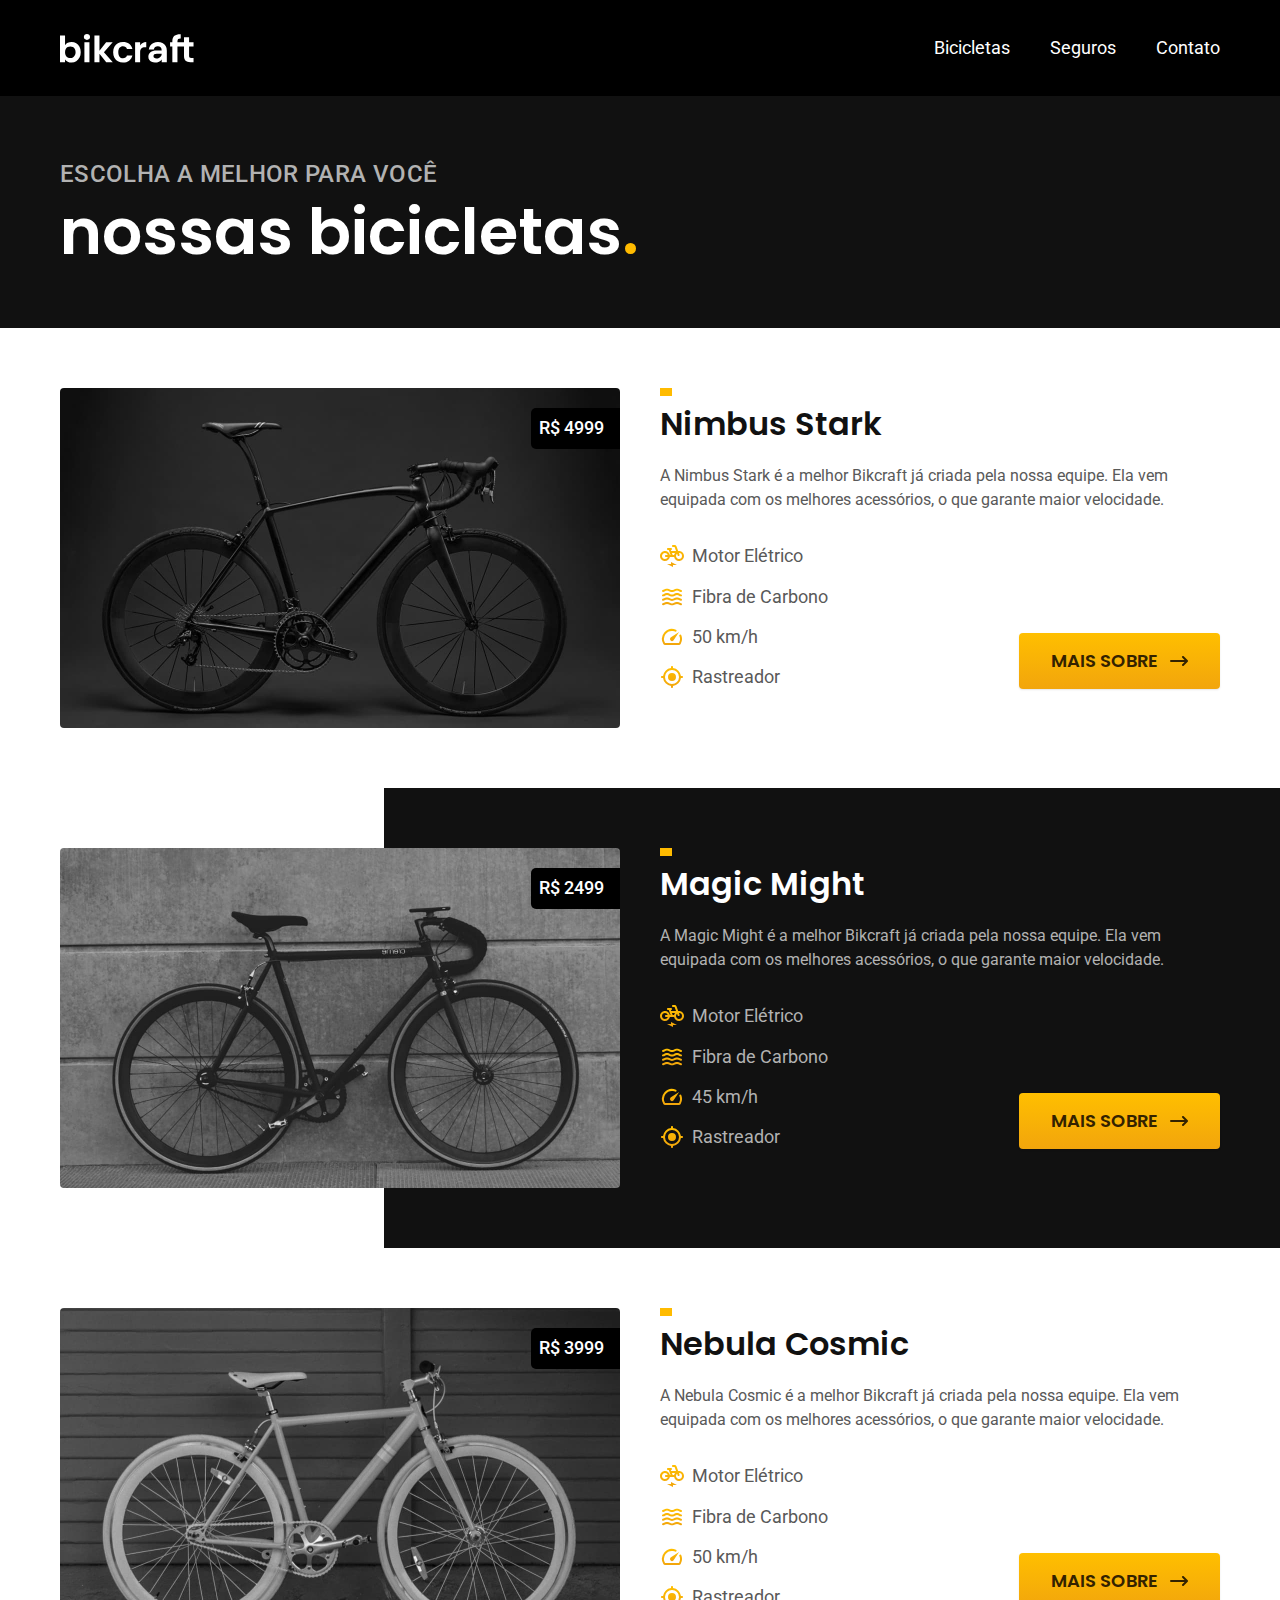
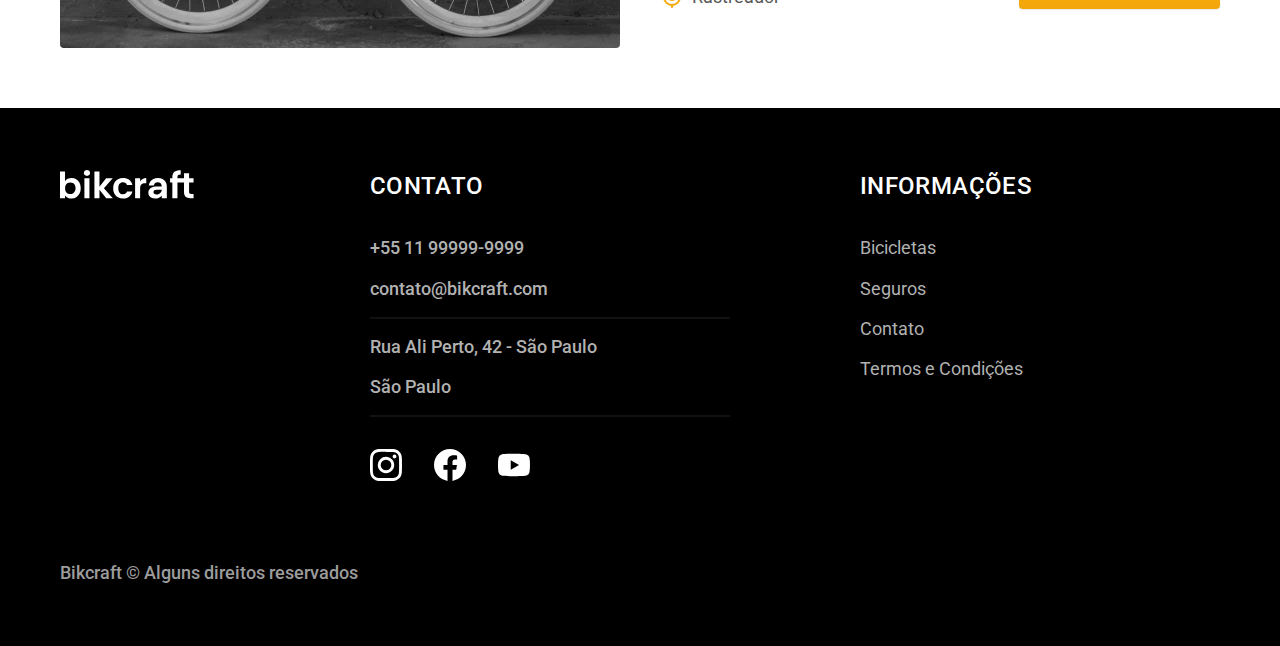
==== bicicletas.html @ 3cc07034 "Criado bicicletas" ====
<!DOCTYPE html>
<html lang="pt-br">
<head>
  <meta charset="UTF-8">
  <meta name="viewport" content="width=device-width, initial-scale=1.0">
  <title>Bicicletas | Bikcraft</title>
</head>
<meta name="descripition" content="Bicicletas.">
<link rel="stylesheet" href="CSS/style.css">
<link rel="preconnect" href="https://fonts.googleapis.com">
<link rel="preconnect" href="https://fonts.gstatic.com" crossorigin>
<link href="https://fonts.googleapis.com/css2?family=Merriweather:ital,wght@1,900&family=Poppins:wght@400;600&family=Roboto:wght@400;500&display=swap" rel="stylesheet">
<body id="bicicletas">
  <!-- Início cabeçalho -->
  <header class="header-bg">
    <div class="header container">
      <a href="./"><img src="img/bikcraft.svg" alt="Bikcraft"></a>
      <nav aria-label="primária">
        <ul class="header-menu font-1-m cor-0">
          <li><a href="./bicicletas.html">Bicicletas</a></li>
          <li><a href="./seguros.html">Seguros</a></li>
          <li><a href="./contato.html">Contato</a></li>
        </ul>
      </nav>
    </div>
  </header>
  <!-- Fim cabeçalho -->

  <!-- Início Conteúdo -->
  <main>
    <div class="titulo-bg">
      <div class="titulo container">
        <p class="font-2-l-b cor-5">Escolha a melhor para você</p>
        <h1 class="font-1-xxl cor-0">nossas bicicletas<span class="cor-p1">.</span></h1>
      </div>
    </div>
    
    
      <div class="bicicletas container">
        <div class="bicicletas-imagem">
          <img src="img/bicicletas/nimbus.jpg" alt="Bicicleta preta">
          <span class="font-2-m cor-0">R$ 4999</span>
        </div>
        <div class="bicicletas-conteudo">
          <h2 class="font-1-xl">Nimbus Stark</h2>
          <p class="font-2-s cor-8">A Nimbus Stark é a melhor Bikcraft já criada pela nossa equipe. Ela vem equipada com os melhores acessórios, o que garante maior velocidade.</p>
          <ul class="font-1-m cor-8">
            <li><img src="img/icones/eletrica.svg" alt="">
            Motor Elétrico</li>
            <li><img src="img/icones/carbono.svg" alt="">
            Fibra de Carbono</li>
            <li><img src="img/icones/velocidade.svg" alt="">
            50 km/h</li>
            <li><img src="img/icones/rastreador.svg" alt="">
            Rastreador</li>
          </ul>
          <a class="botao seta" href="./bicicletas/nimbus.html">Mais sobre</a>
        </div>
      </div>
    

    <div class="bicicletas-bg">
      <div class="bicicletas container">
        <div class="bicicletas-imagem">
          <img src="img/bicicletas/magic.jpg" alt="Bicicleta preta">
          <span class="font-2-m cor-0">R$ 2499</span>
        </div>
        <div class="bicicletas-conteudo">
          <h2 class="font-1-xl cor-0">Magic Might</h2>
          <p class="font-2-s cor-5">A Magic Might é a melhor Bikcraft já criada pela nossa equipe. Ela vem equipada com os melhores acessórios, o que garante maior velocidade.</p>
          <ul class="font-1-m cor-5">
            <li><img src="img/icones/eletrica.svg" alt="">
            Motor Elétrico</li>
            <li><img src="img/icones/carbono.svg" alt="">
            Fibra de Carbono</li>
            <li><img src="img/icones/velocidade.svg" alt="">
            45 km/h</li>
            <li><img src="img/icones/rastreador.svg" alt="">
            Rastreador</li>
          </ul>
          <a class="botao seta" href="./bicicletas/magic.html">Mais sobre</a>
        </div>
      </div>
    </div>

    
      <div class="bicicletas container">
        <div class="bicicletas-imagem">
          <img src="img/bicicletas/nebula.jpg" alt="Bicicleta preta">
          <span class="font-2-m cor-0">R$ 3999</span>
        </div>
        <div class="bicicletas-conteudo">
          <h2 class="font-1-xl">Nebula Cosmic</h2>
          <p class="font-2-s cor-8">A Nebula Cosmic é a melhor Bikcraft já criada pela nossa equipe. Ela vem equipada com os melhores acessórios, o que garante maior velocidade.</p>
          <ul class="font-1-m cor-8">
            <li><img src="img/icones/eletrica.svg" alt="">
            Motor Elétrico</li>
            <li><img src="img/icones/carbono.svg" alt="">
            Fibra de Carbono</li>
            <li><img src="img/icones/velocidade.svg" alt="">
            50 km/h</li>
            <li><img src="img/icones/rastreador.svg" alt="">
            Rastreador</li>
          </ul>
          <a class="botao seta" href="./bicicletas/nebula.html">Mais sobre</a>
        </div>
      </div>
    

  </main>
  <!-- Fim Conteúdo -->

  <!-- Início rodapé -->
  <footer class="footer-bg">
    <div class="footer container">
      <img src="img/bikcraft.svg" alt="Bikcraft">
      <div class="footer-contato">
        <h3 class="font-2-l-b cor-0">Contato</h3>
        <ul class=" font-2-m cor-5">
          <li><a href="tel: +5511999999999">+55 11 99999-9999</a></li>
          <li><a href="mailto: contato@bikcraft.com">contato@bikcraft.com</a></li>
          <li>Rua Ali Perto, 42 - São Paulo</li>
          <li>São Paulo</li>
        </ul>
        <div class="footer-redes">
          <a href="./">
            <img src="img/redes/instagram.svg" alt="Instagram">
          </a>
          <a href="./">
            <img src="img/redes/facebook.svg" alt="Facebook">
          </a>
          <a href="./">
            <img src="img/redes/youtube.svg" alt="Youtube">
          </a>
        </div>
      </div>
      <div class="footer-informacoes">
        <h3 class="font-2-l-b cor-0">Informações</h3>
        <nav>
          <ul class="font-1-m cor-5">
            <li><a href="./bicicletas.html">Bicicletas</a></li>
        <li><a href="./seguros.html">Seguros</a></li>
        <li><a href="./contato.html">Contato</a></li>
        <li><a href="./termos.html">Termos e Condições</a></li>
          </ul>
        </nav>
      </div>
      <p class="footer-copy font-2-m cor-6">Bikcraft © Alguns direitos reservados</p>
    </div>
  </footer>
<!-- Fim rodapé -->
</body>
</html>
---- CSS/style.css ----
@import"global/global.css";
@import"utilidades/tipografia.css";
@import"utilidades/cores.css";
@import"global/header.css";
@import"global/footer.css";

/* Utilidades */
@import"utilidades/componentes.css";


/* Home */
@import"home/introducao.css";
@import"home/tecnologia.css";
@import"home/parceiros.css";
@import"home/depoimento.css";

/* Bicicletas*/
@import"bicicletas/bicicletas-lista.css";
@import"bicicletas/bicicletas.css";

/* Seguros*/
@import"seguros/seguros.css";

/* Termos */
@import"termos/termos.css";
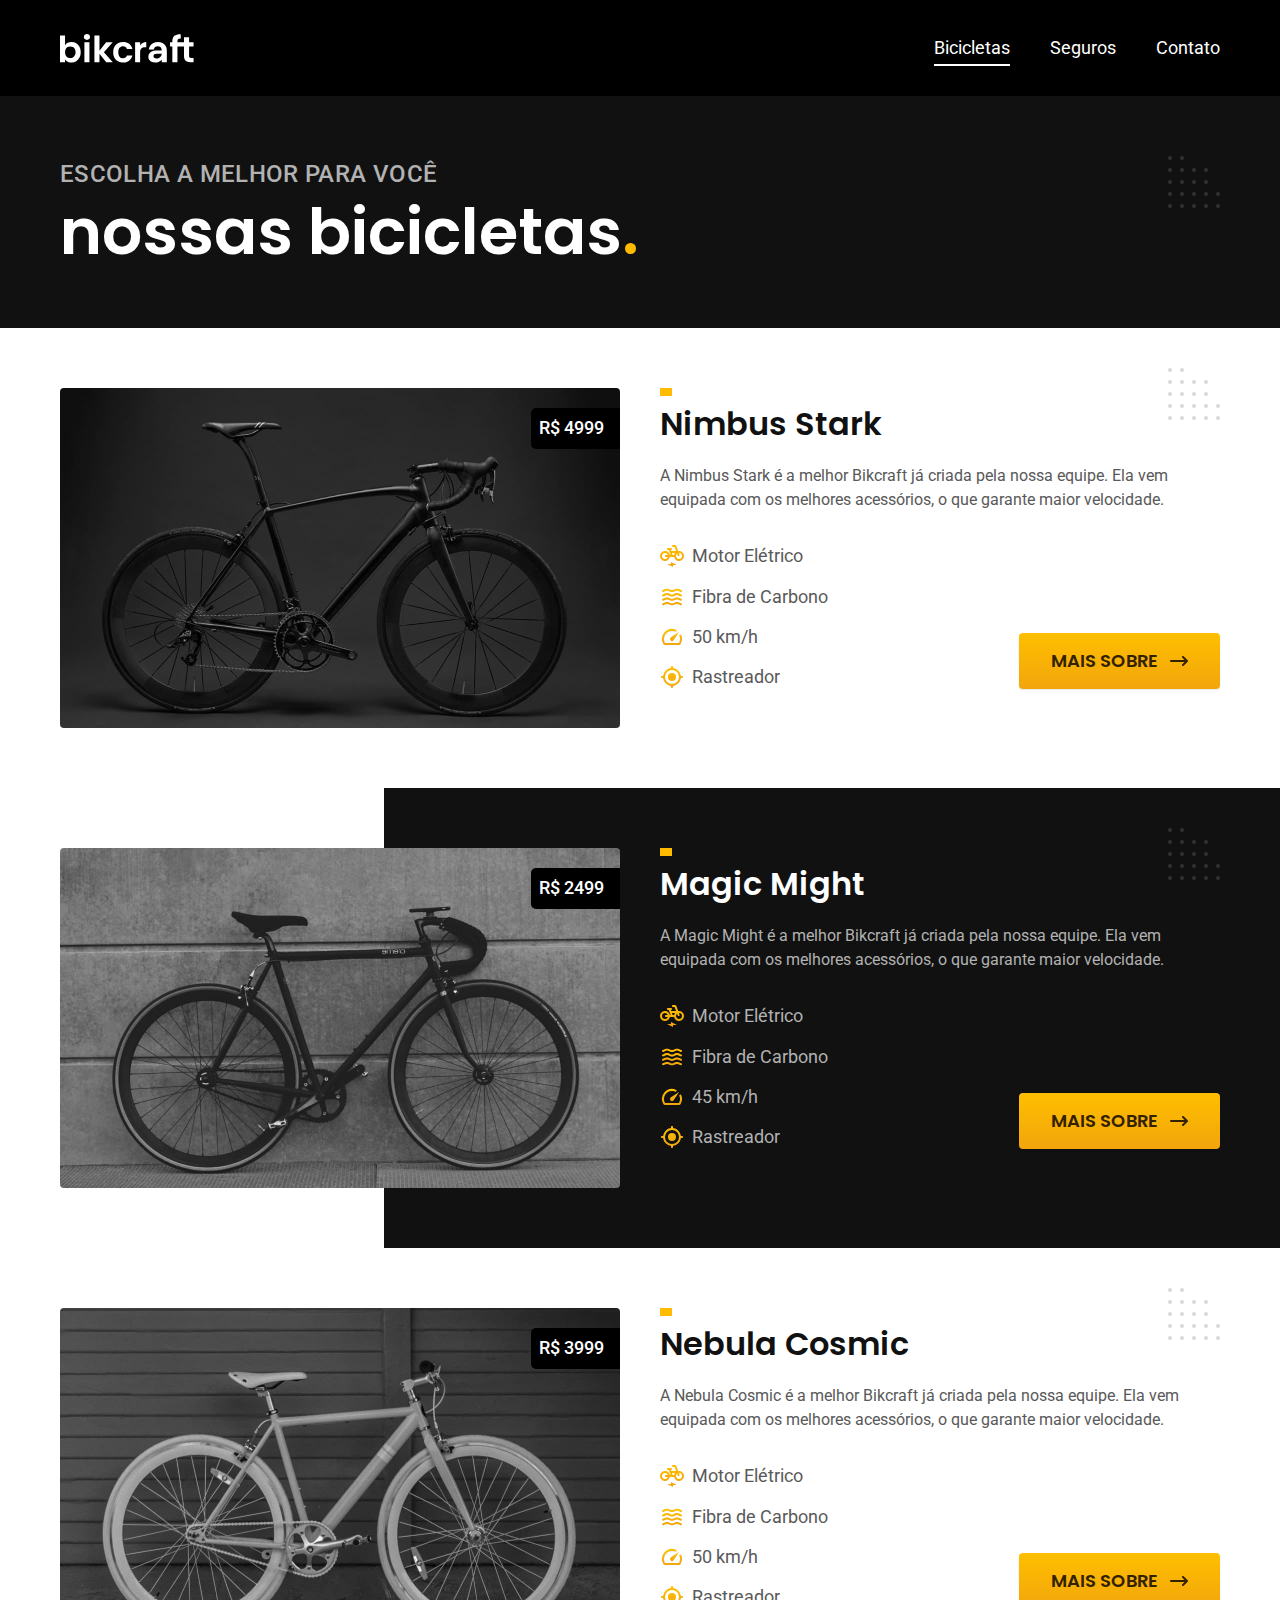
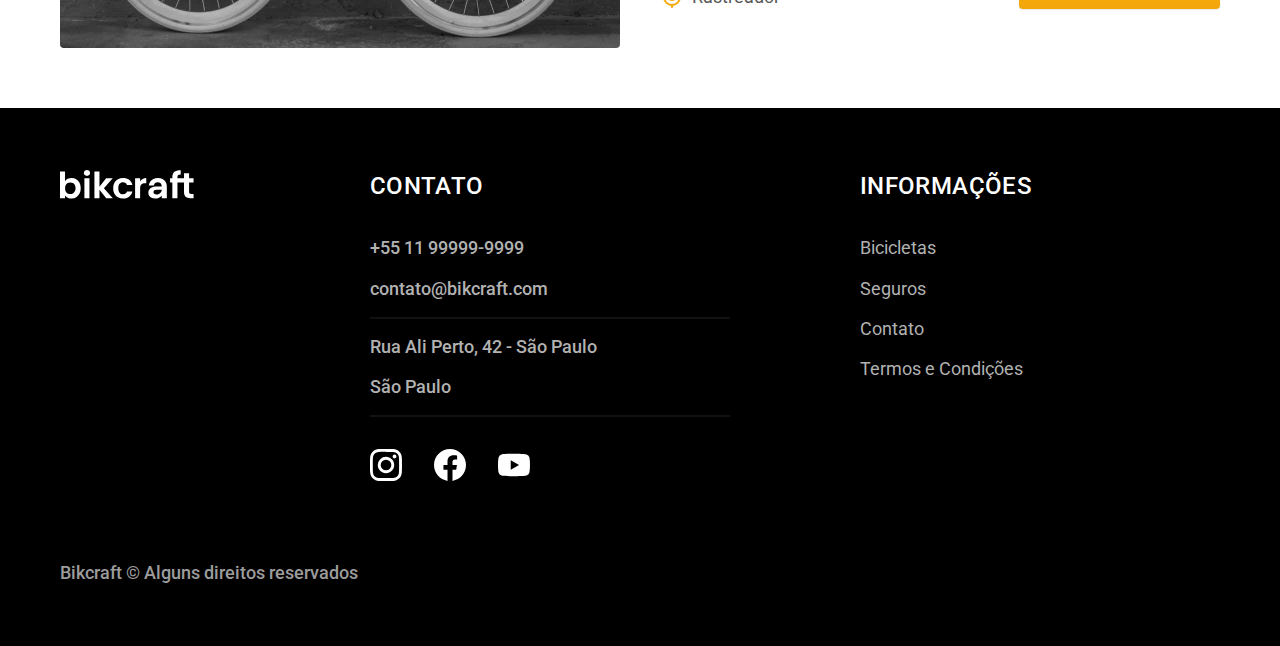
==== commit cbe6dbf6: "Incluido js" ====
--- a/bicicletas.html
+++ b/bicicletas.html
@@ -4,8 +4,13 @@
   <meta charset="UTF-8">
   <meta name="viewport" content="width=device-width, initial-scale=1.0">
   <title>Bicicletas | Bikcraft</title>
+<script>
+    document.documentElement.classList.add("js");
+  </script>
 </head>
 <meta name="descripition" content="Bicicletas.">
+<link rel="shortcut icon" href="favicon.svg" type="image/svg+xml">
+<link rel="preload" href="CSS/style.css" as="style">
 <link rel="stylesheet" href="CSS/style.css">
 <link rel="preconnect" href="https://fonts.googleapis.com">
 <link rel="preconnect" href="https://fonts.gstatic.com" crossorigin>
@@ -36,7 +41,7 @@
     </div>
     
     
-      <div class="bicicletas container">
+      <div class="bicicletas container fadeInLeft" data-anime="200">
         <div class="bicicletas-imagem">
           <img src="img/bicicletas/nimbus.jpg" alt="Bicicleta preta">
           <span class="font-2-m cor-0">R$ 4999</span>
@@ -59,7 +64,7 @@
       </div>
     
 
-    <div class="bicicletas-bg">
+    <div class="bicicletas-bg fadeInLeft" data-anime="400">
       <div class="bicicletas container">
         <div class="bicicletas-imagem">
           <img src="img/bicicletas/magic.jpg" alt="Bicicleta preta">
@@ -84,7 +89,7 @@
     </div>
 
     
-      <div class="bicicletas container">
+      <div class="bicicletas container fadeInLeft" data-anime="600">
         <div class="bicicletas-imagem">
           <img src="img/bicicletas/nebula.jpg" alt="Bicicleta preta">
           <span class="font-2-m cor-0">R$ 3999</span>
@@ -149,5 +154,7 @@
     </div>
   </footer>
 <!-- Fim rodapé -->
+<script src="js/plugins/simple-anime.js"></script>
+  <script src="js/script.js"></script>
 </body>
 </html>--- a/CSS/style.css
+++ b/CSS/style.css
@@ -1,11 +1,14 @@
 @import"global/global.css";
 @import"utilidades/tipografia.css";
 @import"utilidades/cores.css";
+@import"utilidades/animacao.css";
+
 @import"global/header.css";
 @import"global/footer.css";
 
 /* Utilidades */
 @import"utilidades/componentes.css";
+@import"utilidades/formulario.css";
 
 
 /* Home */
@@ -18,8 +21,20 @@
 @import"bicicletas/bicicletas-lista.css";
 @import"bicicletas/bicicletas.css";
 
+/* Bicicleta */
+@import"bicicleta/bicicleta.css";
+@import"bicicleta/seguro.css";
+
 /* Seguros*/
 @import"seguros/seguros.css";
+@import"seguros/vantagens.css";
+@import"seguros/perguntas.css";
+
+/* Contato */
+@import"contato/contato.css";
+@import"contato/lojas.css";
+
+@import"orcamento/orcamento.css";
 
 /* Termos */
 @import"termos/termos.css";--- a/CSS/style.css
+++ b/CSS/style.css
@@ -1,11 +1,14 @@
 @import"global/global.css";
 @import"utilidades/tipografia.css";
 @import"utilidades/cores.css";
+@import"utilidades/animacao.css";
+
 @import"global/header.css";
 @import"global/footer.css";
 
 /* Utilidades */
 @import"utilidades/componentes.css";
+@import"utilidades/formulario.css";
 
 
 /* Home */
@@ -18,8 +21,20 @@
 @import"bicicletas/bicicletas-lista.css";
 @import"bicicletas/bicicletas.css";
 
+/* Bicicleta */
+@import"bicicleta/bicicleta.css";
+@import"bicicleta/seguro.css";
+
 /* Seguros*/
 @import"seguros/seguros.css";
+@import"seguros/vantagens.css";
+@import"seguros/perguntas.css";
+
+/* Contato */
+@import"contato/contato.css";
+@import"contato/lojas.css";
+
+@import"orcamento/orcamento.css";
 
 /* Termos */
 @import"termos/termos.css";